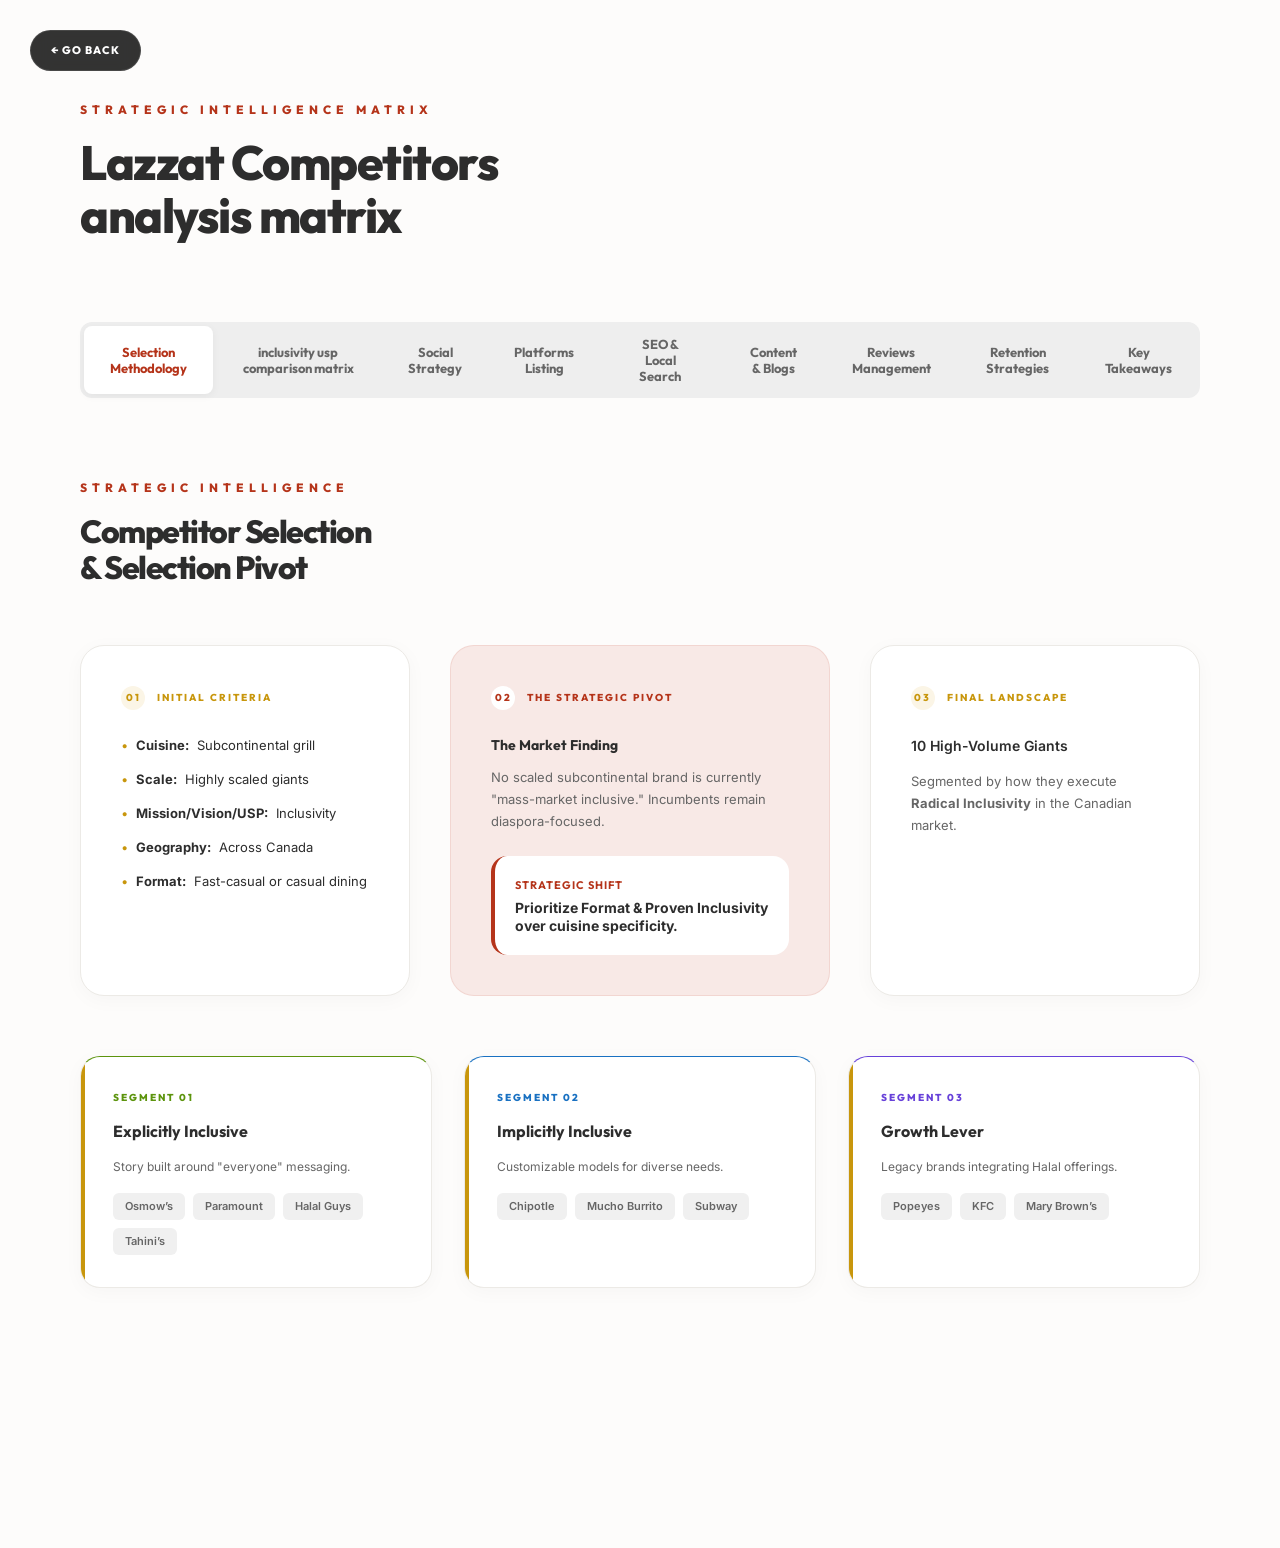
==== competitor-analysis.html @ eba1b8be "first commit" ====
<!DOCTYPE html>
<html lang="en">
<head>
<meta charset="UTF-8">
<meta name="viewport" content="width=device-width, initial-scale=1.0">
<title>Lazzat — Competitive Intelligence Matrix</title>
<link rel="preconnect" href="https://fonts.googleapis.com">
<link rel="preconnect" href="https://fonts.gstatic.com" crossorigin>
<link href="https://fonts.googleapis.com/css2?family=Inter:wght@300;400;500;600&family=Outfit:wght@300;400;500;600;700;800&display=swap" rel="stylesheet">
<style>
  :root {
    --bg: #fdfcfb;
    --text: #2d2d2d;
    --text-muted: #666;
    --accent: #b5341a;
    --accent-soft: #f8e9e6;
    --gold: #c8960c;
    --gold-soft: #fbf5e6;
    --border: #eceae6;
    --sidebar-bg: #111;
    --white: #ffffff;
    --shadow: 0 4px 20px rgba(0,0,0,0.03);
    
    --red-pill: #fff5f5;
    --red-text: #c92a2a;
    --orange-pill: #fff9db;
    --orange-text: #e67700;
    --green-pill: #f4fce3;
    --green-text: #5c940d;
    --blue-pill: #e7f5ff;
    --blue-text: #1971c2;
    --purple-pill: #f3f0ff;
    --purple-text: #6741d9;
    --grey-text: #666;

    /* Takeaways tab design tokens */
    --color-text-primary: #2d2d2d;
    --color-text-secondary: #666;
    --color-text-tertiary: #999;
    --color-background-primary: #ffffff;
    --color-background-secondary: #f9f8f6;
    --color-background-success: #f4fce3;
    --color-background-danger: #fff5f5;
    --color-background-info: #e7f5ff;
    --color-background-warning: #fff9db;
    --color-text-success: #5c940d;
    --color-text-danger: #c92a2a;
    --color-text-info: #1971c2;
    --color-text-warning: #e67700;
    --color-border-secondary: #ddd;
    --color-border-tertiary: #eceae6;
    --border-radius-lg: 16px;
    --border-radius-md: 8px;
  }

  * { margin: 0; padding: 0; box-sizing: border-box; }
  body { 
    font-family: 'Inter', -apple-system, sans-serif; 
    background: var(--bg); 
    color: var(--text); 
    font-size: 14px; 
    line-height: 1.7; 
    -webkit-font-smoothing: antialiased;
  }

  /* ── SIDEBAR ── */
  .sidebar { 
    position: fixed; top: 0; left: 0; width: 280px; height: 100vh; 
    background: var(--sidebar-bg); color: #fff; 
    padding: 60px 40px; z-index: 100;
  }
  .logo-tag { font-family: 'Outfit', sans-serif; font-size: 10px; letter-spacing: 3px; color: var(--gold); text-transform: uppercase; margin-bottom: 8px; font-weight: 700; }
  .logo-name { font-family: 'Outfit', sans-serif; font-size: 28px; color: #fff; font-weight: 800; letter-spacing: 2px; line-height: 1; }
  
  .nav-label { font-size: 10px; letter-spacing: 2px; text-transform: uppercase; color: #444; margin-top: 60px; margin-bottom: 20px; font-weight: 700; }
  .nav-item { color: #888; font-size: 12px; margin-bottom: 16px; display: block; text-decoration: none; font-weight: 500; transition: color 0.3s; }
  .nav-item:hover { color: #fff; }
  .nav-item.active { color: var(--gold); font-weight: 700; }

  /* ── MAIN ── */
  .main { max-width: 1400px; margin: 0 auto; padding: 100px 80px; min-height: 100vh; }

  .header { margin-bottom: 80px; }
  .eyebrow { font-family: 'Outfit', sans-serif; font-size: 12px; letter-spacing: 5px; color: var(--accent); text-transform: uppercase; margin-bottom: 16px; font-weight: 800; }
  .title { font-family: 'Outfit', sans-serif; font-size: 48px; font-weight: 800; color: var(--text); line-height: 1.1; margin-bottom: 24px; letter-spacing: -1.5px; }
  .meta { font-size: 14px; color: var(--text-muted); font-weight: 500; display: flex; gap: 24px; }

  /* ── MATRIX TABLE ── */
  .matrix-wrap { background: #fff; border: 1px solid var(--border); border-radius: 16px; overflow: hidden; box-shadow: var(--shadow); margin-bottom: 80px; }
  .matrix-scroll { overflow-x: auto; }
  table { width: 100%; border-collapse: collapse; font-size: 13px; min-width: 1200px; }
  th { background: #f9f8f6; color: var(--text); padding: 20px 24px; text-align: left; font-weight: 700; font-size: 10px; text-transform: uppercase; letter-spacing: 1.5px; border-bottom: 1px solid var(--border); }
  td { padding: 20px 24px; border-bottom: 1px solid var(--border); vertical-align: top; color: var(--text-muted); line-height: 1.6; }
  tr:last-child td { border-bottom: none; }
  tr:hover td { background: #fdfcfb; }

  .brand-name { font-family: 'Outfit', sans-serif; font-weight: 800; color: var(--text); font-size: 15px; }
  .usp-text { font-size: 13px; color: var(--text-muted); font-weight: 400; max-width: 280px; }

  .pill { display: inline-block; padding: 4px 10px; border-radius: 4px; font-size: 9px; font-weight: 800; text-transform: uppercase; letter-spacing: 1px; }
  .pill.explicit { background: var(--green-pill); color: var(--green-text); }
  .pill.implicit { background: var(--blue-pill); color: var(--blue-text); }
  .pill.emerging { background: var(--orange-pill); color: var(--orange-text); }
  
  .pill.highest { background: var(--red-pill); color: var(--red-text); }
  .pill.high { background: var(--red-pill); color: var(--red-text); }
  .pill.medium { background: var(--orange-pill); color: var(--orange-text); }

  /* ── TAKEAWAYS ── */
  .section-title { font-family: 'Outfit', sans-serif; font-size: 24px; font-weight: 700; color: var(--text); margin-bottom: 40px; display: flex; align-items: center; gap: 16px; }
  .section-title span { width: 40px; height: 1px; background: var(--gold); }

  .grid-3 { display: grid; grid-template-columns: repeat(auto-fit, minmax(300px, 1fr)); gap: 32px; margin-bottom: 80px; }
  .takeaway-card { background: #fff; padding: 32px; border-radius: 20px; border: 1px solid var(--border); box-shadow: var(--shadow); position: relative; overflow: hidden; }
  .takeaway-card::before { content: ""; position: absolute; top: 0; left: 0; width: 4px; height: 100%; background: var(--gold); }
  .takeaway-label { font-family: 'Outfit', sans-serif; font-size: 10px; font-weight: 800; color: var(--gold); text-transform: uppercase; letter-spacing: 2px; margin-bottom: 12px; display: block; }
  .takeaway-title { font-family: 'Outfit', sans-serif; font-size: 16px; font-weight: 700; color: var(--text); margin-bottom: 12px; }
  .takeaway-list { list-style: none; }
  .takeaway-list li { font-size: 14px; color: var(--text-muted); margin-bottom: 8px; display: flex; align-items: flex-start; gap: 10px; }
  .takeaway-list li::before { content: "•"; color: var(--gold); font-weight: 800; }

  /* ── UNIQUE COMBINATION ── */
  .unique-box { background: var(--sidebar-bg); border-radius: 24px; padding: 60px; color: #fff; margin-bottom: 40px; position: relative; overflow: hidden; }
  .unique-box .eyebrow { color: var(--gold); opacity: 0.8; }
  .unique-box .title { color: #fff; font-size: 36px; margin-bottom: 32px; }
  .unique-grid { display: grid; grid-template-columns: repeat(3, 1fr); gap: 40px; }
  .unique-item { border-left: 1px solid rgba(255,255,255,0.1); padding-left: 24px; }
  .unique-item h4 { font-family: 'Outfit', sans-serif; font-size: 11px; color: var(--gold); text-transform: uppercase; letter-spacing: 2px; margin-bottom: 8px; }
  .unique-item p { font-size: 15px; color: #999; font-weight: 500; }

  /* ── SUMMARY CALLOUT ── */
  .summary-callout { background: var(--accent-soft); border: 1px solid rgba(181, 52, 26, 0.1); border-radius: 100px; padding: 24px 60px; text-align: center; }
  .summary-text { font-family: 'Outfit', sans-serif; font-size: 20px; font-weight: 700; color: var(--accent); letter-spacing: -0.5px; }

  @media (max-width: 1000px) {
    .main { padding: 60px 32px; }
    .unique-grid { grid-template-columns: 1fr; gap: 32px; }
    .summary-callout { border-radius: 24px; padding: 32px; }
  }

  /* ── TABS ── */
  .tab-bar { display: flex; gap: 2px; background: #eee; padding: 4px; border-radius: 12px; margin-bottom: 40px; width: fit-content; }
  .tab-btn { padding: 10px 24px; border: none; background: transparent; cursor: pointer; border-radius: 8px; font-family: 'Outfit', sans-serif; font-size: 13px; font-weight: 700; color: var(--text-muted); transition: all 0.3s; }
  .tab-btn:hover { color: var(--text); }
  .tab-btn.active { background: #fff; color: var(--accent); box-shadow: 0 2px 8px rgba(0,0,0,0.05); }

  .tab-content { display: none; }
  .tab-content.active { display: block; animation: fadeIn 0.4s ease; }

  @keyframes fadeIn { from { opacity: 0; transform: translateY(10px); } to { opacity: 1; transform: translateY(0); } }

  /* ── TAGS ── */
  .tag { display: inline-block; padding: 4px 12px; border-radius: 6px; font-size: 11px; font-weight: 600; }
  .tag-grey { background: #f0f0f0; color: #666; }

  /* ── TAKEAWAYS TAB STYLES ── */
  .wrap-takeaways { padding: 1.5rem 0; font-size: 14px; color: var(--color-text-primary); }
  .section-label { font-size: 11px; font-weight: 700; color: var(--color-text-tertiary); letter-spacing: 0.08em; text-transform: uppercase; margin: 4rem 0 1.5rem; border-bottom: 1px solid var(--border); padding-bottom: 8px; }
  .section-label:first-child { margin-top: 0; }
  .card-grid { display: grid; grid-template-columns: repeat(auto-fit, minmax(300px, 1fr)); gap: 24px; }
  .card-takeaway { background: var(--color-background-primary); border: 1px solid var(--color-border-tertiary); border-radius: var(--border-radius-lg); padding: 2rem; border-left: 6px solid transparent; transition: transform 0.2s; }
  .card-takeaway:hover { transform: translateY(-4px); box-shadow: var(--shadow); }
  .card-takeaway.gold { border-left-color: #BA7517; }
  .card-takeaway.coral { border-left-color: #D85A30; }
  .card-takeaway.teal { border-left-color: #1D9E75; }
  .card-takeaway.blue { border-left-color: #378ADD; }
  .card-takeaway.purple { border-left-color: #7F77DD; }
  .card-takeaway h3 { font-size: 18px; font-weight: 700; margin: 0 0 12px; color: var(--color-text-primary); font-family: 'Outfit'; }
  .card-takeaway p { font-size: 14px; color: var(--color-text-secondary); margin: 0; line-height: 1.6; }
  .card-takeaway .tag-status { display: inline-block; font-size: 10px; font-weight: 800; padding: 4px 10px; border-radius: 4px; margin-bottom: 16px; text-transform: uppercase; letter-spacing: 1px; }
  .tag-opp { background: var(--color-background-success); color: var(--color-text-success); }
  .tag-risk { background: var(--color-background-danger); color: var(--color-text-danger); }
  .tag-act { background: var(--color-background-info); color: var(--color-text-info); }
  .tag-warn { background: var(--color-background-warning); color: var(--color-text-warning); }
  .hero-takeaway { background: var(--sidebar-bg); color: #fff; border-radius: var(--border-radius-lg); padding: 3rem; margin-bottom: 3rem; position: relative; overflow: hidden; }
  .hero-takeaway h2 { font-size: 28px; font-weight: 700; margin: 0 0 12px; font-family: 'Outfit'; color: var(--gold); }
  .hero-takeaway p { font-size: 16px; color: #aaa; margin: 0; line-height: 1.6; max-width: 800px; }
  .action-row { display: grid; grid-template-columns: repeat(auto-fit, minmax(200px, 1fr)); gap: 16px; }
  .action-box { background: var(--color-background-secondary); border-radius: var(--border-radius-md); padding: 1.5rem; border: 1px solid var(--border); }
  .action-box span { font-size: 10px; font-weight: 800; color: var(--color-text-tertiary); display: block; margin-bottom: 8px; text-transform: uppercase; letter-spacing: 0.1em; }
  .action-box p { font-size: 13px; color: var(--color-text-primary); margin: 0; line-height: 1.5; font-weight: 600; }
  button.ask { background: transparent; border: 1px solid var(--color-border-secondary); border-radius: var(--border-radius-md); padding: 8px 16px; font-size: 12px; color: var(--color-text-secondary); cursor: pointer; margin-top: 16px; font-family: 'Outfit'; font-weight: 600; }
  button.ask:hover { background: #f0f0f0; border-color: var(--text); color: var(--text); }
  
  .back-btn {
    position: fixed; top: 30px; left: 30px;
    background: rgba(0,0,0,0.8);
    color: #fff; text-decoration: none;
    padding: 10px 20px; border-radius: 100px;
    font-size: 11px; font-weight: 800;
    letter-spacing: 1px; text-transform: uppercase;
    z-index: 1000; backdrop-filter: blur(10px);
    border: 1px solid rgba(255,255,255,0.1);
    font-family: 'Outfit';
  }
  .back-btn:hover { background: #000; }
</style>
</head>
<body>

<a href="index.html#s9" class="back-btn">← Go Back</a>

<main class="main">

  <header class="header">
    <div class="eyebrow">Strategic Intelligence Matrix</div>
    <h1 class="title">Lazzat Competitors<br>analysis matrix</h1>
  </header>

  <!-- TAB NAVIGATION -->
  <div class="tab-bar">
    <button class="tab-btn active" onclick="switchTab(event, 'selection')">Selection Methodology</button>
    <button class="tab-btn" onclick="switchTab(event, 'matrix')">inclusivity usp comparison matrix</button>
    <button class="tab-btn" onclick="switchTab(event, 'social')">Social Strategy</button>
    <button class="tab-btn" onclick="switchTab(event, 'platforms')">Platforms Listing</button>
    <button class="tab-btn" onclick="switchTab(event, 'seo')">SEO & Local Search</button>
    <button class="tab-btn" onclick="switchTab(event, 'blog')">Content & Blogs</button>
    <button class="tab-btn" onclick="switchTab(event, 'reviews')">Reviews Management</button>
    <button class="tab-btn" onclick="switchTab(event, 'retention')">Retention Strategies</button>
    <button class="tab-btn" onclick="switchTab(event, 'takeaways')">Key Takeaways</button>
  </div>

  <!-- TAB 00: SELECTION METHODOLOGY -->
  <div id="selection" class="tab-content active">
    <section class="section" style="padding-top: 40px; padding-bottom: 80px;">
      <div class="eyebrow">Strategic Intelligence</div>
      <h2 class="title" style="margin-bottom: 60px; font-size: 32px;">Competitor Selection<br>& Selection Pivot</h2>

      <!-- FLOW ROW -->
      <div style="display: flex; gap: 40px; margin-bottom: 60px; position: relative;">
        <!-- STEP 1 -->
        <div style="flex: 1; padding: 40px; background: #fff; border: 1px solid var(--border); border-radius: 24px; box-shadow: var(--shadow);">
          <div style="font-family: 'Outfit', sans-serif; font-size: 10px; font-weight: 800; color: var(--gold); letter-spacing: 2px; text-transform: uppercase; margin-bottom: 24px; display: flex; align-items: center; gap: 12px;">
            <span style="width: 24px; height: 24px; border-radius: 50%; background: var(--gold-soft); color: var(--gold); display: flex; align-items: center; justify-content: center; font-size: 10px;">01</span>
            Initial Criteria
          </div>
          <ul style="list-style: none;">
            <li style="font-size: 13px; margin-bottom: 12px; display: flex; align-items: center; gap: 8px;"><span style="color: var(--gold);">•</span> <strong>Cuisine:</strong> Subcontinental grill</li>
            <li style="font-size: 13px; margin-bottom: 12px; display: flex; align-items: center; gap: 8px;"><span style="color: var(--gold);">•</span> <strong>Scale:</strong> Highly scaled giants</li>
            <li style="font-size: 13px; margin-bottom: 12px; display: flex; align-items: center; gap: 8px;"><span style="color: var(--gold);">•</span> <strong>Mission/Vision/USP:</strong> Inclusivity</li>
            <li style="font-size: 13px; margin-bottom: 12px; display: flex; align-items: center; gap: 8px;"><span style="color: var(--gold);">•</span> <strong>Geography:</strong> Across Canada</li>
            <li style="font-size: 13px; margin-bottom: 12px; display: flex; align-items: center; gap: 8px;"><span style="color: var(--gold);">•</span> <strong>Format:</strong> Fast-casual or casual dining</li>
          </ul>
        </div>

        <!-- STEP 2: THE PIVOT -->
        <div style="flex: 1.2; padding: 40px; background: var(--accent-soft); border: 1px solid rgba(181, 52, 26, 0.1); border-radius: 24px; position: relative;">
          <div style="font-family: 'Outfit', sans-serif; font-size: 10px; font-weight: 800; color: var(--accent); letter-spacing: 2px; text-transform: uppercase; margin-bottom: 24px; display: flex; align-items: center; gap: 12px;">
            <span style="width: 24px; height: 24px; border-radius: 50%; background: #fff; color: var(--accent); display: flex; align-items: center; justify-content: center; font-size: 10px;">02</span>
            The Strategic Pivot
          </div>
          <div style="margin-bottom: 24px;">
            <h4 style="font-family: 'Outfit', sans-serif; font-size: 14px; color: var(--text); margin-bottom: 8px;">The Market Finding</h4>
            <p style="font-size: 13px; color: var(--text-muted);">No scaled subcontinental brand is currently "mass-market inclusive." Incumbents remain diaspora-focused.</p>
          </div>
          <div style="padding: 20px; background: #fff; border-radius: 16px; border-left: 4px solid var(--accent);">
            <h4 style="font-family: 'Outfit', sans-serif; font-size: 11px; color: var(--accent); text-transform: uppercase; letter-spacing: 1px; margin-bottom: 4px;">Strategic Shift</h4>
            <p style="font-size: 14px; font-weight: 700; color: var(--text); line-height: 1.3;">Prioritize <strong>Format & Proven Inclusivity</strong> over cuisine specificity.</p>
          </div>
        </div>

        <!-- STEP 3 -->
        <div style="flex: 1; padding: 40px; background: #fff; border: 1px solid var(--border); border-radius: 24px; box-shadow: var(--shadow);">
          <div style="font-family: 'Outfit', sans-serif; font-size: 10px; font-weight: 800; color: var(--gold); letter-spacing: 2px; text-transform: uppercase; margin-bottom: 24px; display: flex; align-items: center; gap: 12px;">
            <span style="width: 24px; height: 24px; border-radius: 50%; background: var(--gold-soft); color: var(--gold); display: flex; align-items: center; justify-content: center; font-size: 10px;">03</span>
            Final Landscape
          </div>
          <p style="font-size: 14px; color: var(--text); font-weight: 600; margin-bottom: 12px;">10 High-Volume Giants</p>
          <p style="font-size: 13px; color: var(--text-muted);">Segmented by how they execute <strong>Radical Inclusivity</strong> in the Canadian market.</p>
        </div>
      </div>

      <!-- SEGMENTATION ROW -->
      <div class="grid-3">
        <div class="takeaway-card" style="border-top-color: var(--green-text);">
          <span class="takeaway-label" style="color: var(--green-text);">Segment 01</span>
          <h3 class="takeaway-title">Explicitly Inclusive</h3>
          <p style="font-size: 12px; color: var(--text-muted); margin-bottom: 16px;">Story built around "everyone" messaging.</p>
          <div style="display: flex; flex-wrap: wrap; gap: 8px;">
            <span class="tag tag-grey">Osmow’s</span><span class="tag tag-grey">Paramount</span><span class="tag tag-grey">Halal Guys</span><span class="tag tag-grey">Tahini’s</span>
          </div>
        </div>
        <div class="takeaway-card" style="border-top-color: var(--blue-text);">
          <span class="takeaway-label" style="color: var(--blue-text);">Segment 02</span>
          <h3 class="takeaway-title">Implicitly Inclusive</h3>
          <p style="font-size: 12px; color: var(--text-muted); margin-bottom: 16px;">Customizable models for diverse needs.</p>
          <div style="display: flex; flex-wrap: wrap; gap: 8px;">
            <span class="tag tag-grey">Chipotle</span><span class="tag tag-grey">Mucho Burrito</span><span class="tag tag-grey">Subway</span>
          </div>
        </div>
        <div class="takeaway-card" style="border-top-color: var(--purple-text);">
          <span class="takeaway-label" style="color: var(--purple-text);">Segment 03</span>
          <h3 class="takeaway-title">Growth Lever</h3>
          <p style="font-size: 12px; color: var(--text-muted); margin-bottom: 16px;">Legacy brands integrating Halal offerings.</p>
          <div style="display: flex; flex-wrap: wrap; gap: 8px;">
            <span class="tag tag-grey">Popeyes</span><span class="tag tag-grey">KFC</span><span class="tag tag-grey">Mary Brown’s</span>
          </div>
        </div>
      </div>
    </section>
  </div>

  <!-- TAB 01: INCLUSIVITY USP COMPARISON MATRIX -->
  <div id="matrix" class="tab-content">
    <div class="matrix-wrap">
      <div class="matrix-scroll">
        <table>
        <thead>
          <tr>
            <th>Brand</th>
            <th>Core USP (Mission/Vision)</th>
            <th>Inclusivity</th>
            <th>Proof (Menu, Dietary, Cultural)</th>
            <th>Locations</th>
            <th>Target Audience</th>
            <th>Threat</th>
            <th>Key Gap vs Lazzat</th>
          </tr>
        </thead>
        <tbody>
          <tr>
            <td><div class="brand-name">Osmow's Shawarma</div></td>
            <td><div class="usp-text">Canada’s #1 halal QSR built for universal cravings</div></td>
            <td><span class="pill explicit">Explicit</span></td>
            <td>Fully halal, chicken/beef, wraps & bowls, late-night</td>
            <td><strong>230+</strong></td>
            <td>All Canadians, cross-community</td>
            <td><span class="pill highest">Highest</span></td>
            <td>No premium experience, limited cuisine depth</td>
          </tr>
          <tr>
            <td><div class="brand-name">Paramount Fine Foods</div></td>
            <td><div class="usp-text">Premium Lebanese grill positioned for everyone</div></td>
            <td><span class="pill explicit">Explicit</span></td>
            <td>Halal meats, grilled variety, family platters, dine-in</td>
            <td><strong>70+</strong></td>
            <td>Multicultural families, celebrations</td>
            <td><span class="pill highest">Highest</span></td>
            <td>Still culturally anchored, not fully universal</td>
          </tr>
          <tr>
            <td><div class="brand-name">The Halal Guys</div></td>
            <td><div class="usp-text">“The brand is everyone” – simplified halal street food</div></td>
            <td><span class="pill explicit">Explicit</span></td>
            <td>100% halal, chicken, beef gyro, falafel</td>
            <td><strong>10+</strong></td>
            <td>Urban multicultural millennials</td>
            <td><span class="pill high">High</span></td>
            <td>Extremely limited menu variety</td>
          </tr>
          <tr>
            <td><div class="brand-name">Mucho Burrito</div></td>
            <td><div class="usp-text">Customizable Mexican fast-casual for diverse Canadians</div></td>
            <td><span class="pill implicit">Implicit</span></td>
            <td>Veg, chicken, beef, plant-based options (no halal)</td>
            <td><strong>145+</strong></td>
            <td>Diverse suburban Canadians</td>
            <td><span class="pill medium">Medium</span></td>
            <td>No halal → excludes key Brampton audience</td>
          </tr>
          <tr>
            <td><div class="brand-name">Chipotle Canada</div></td>
            <td><div class="usp-text">Grill culture made universal through simplicity</div></td>
            <td><span class="pill implicit">Implicit</span></td>
            <td>Veg, vegan, chicken, beef, dairy-free (no halal)</td>
            <td><strong>25+</strong></td>
            <td>Mainstream GTA, health-conscious</td>
            <td><span class="pill high">High</span></td>
            <td>No halal + lacks cultural depth</td>
          </tr>
          <tr>
            <td><div class="brand-name">Mary Brown’s</div></td>
            <td><div class="usp-text">Canada’s largest homegrown chicken chain</div></td>
            <td><span class="pill emerging">Emerging</span></td>
            <td>Chicken menu, halal at select locations</td>
            <td><strong>200+</strong></td>
            <td>Multicultural pivot in GTA/Brampton</td>
            <td><span class="pill medium">Medium</span></td>
            <td>Weak identity, limited inclusivity narrative</td>
          </tr>
          <tr>
            <td><div class="brand-name">Popeyes Canada</div></td>
            <td><div class="usp-text">Global QSR leveraging halal for mass reach</div></td>
            <td><span class="pill implicit">Implicit</span></td>
            <td>Halal at select locations, chicken-focused menu</td>
            <td><strong>200+</strong></td>
            <td>All communities via halal certification</td>
            <td><span class="pill high">High</span></td>
            <td>One-dimensional menu (fried chicken only)</td>
          </tr>
          <tr>
            <td><div class="brand-name">Tahini’s Restaurant</div></td>
            <td><div class="usp-text">Middle Eastern fast-casual designed for non-Arab diners</div></td>
            <td><span class="pill explicit">Explicit</span></td>
            <td>Halal proteins, vegan options, customizable bowls</td>
            <td><strong>30+</strong></td>
            <td>Multicultural millennials, GTA</td>
            <td><span class="pill high">High</span></td>
            <td>Less menu diversity vs subcontinental cuisine</td>
          </tr>
          <tr>
            <td><div class="brand-name">Subway Canada</div></td>
            <td><div class="usp-text">Customizable meals for every community</div></td>
            <td><span class="pill implicit">Implicit</span></td>
            <td>Halal options, veg, no-beef, full customization</td>
            <td><strong>3,000+</strong></td>
            <td>Price-sensitive cross-community</td>
            <td><span class="pill medium">Medium</span></td>
            <td>No cultural identity or experience</td>
          </tr>
          <tr>
            <td><div class="brand-name">KFC Canada</div></td>
            <td><div class="usp-text">Global QSR with halal certification for diverse groups</div></td>
            <td><span class="pill implicit">Implicit</span></td>
            <td>Halal at select locations, chicken-based menu</td>
            <td><strong>700+</strong></td>
            <td>South Asian, Arab, African, Caribbean</td>
            <td><span class="pill medium">Medium</span></td>
            <td>No variety, no experiential dining</td>
          </tr>
        </tbody>
      </table>
    </div>
  </div>

  <h2 class="section-title"><span></span> What This Matrix Clearly Shows</h2>
  
  <div class="grid-3">
    <div class="takeaway-card">
      <span class="takeaway-label">Category A</span>
      <h3 class="takeaway-title">Explicit Inclusivity Leaders</h3>
      <ul class="takeaway-list">
        <li>Osmow’s Shawarma</li>
        <li>Paramount Fine Foods</li>
        <li>The Halal Guys</li>
        <li>Tahini’s Restaurant</li>
      </ul>
    </div>
    <div class="takeaway-card">
      <span class="takeaway-label">Category B</span>
      <h3 class="takeaway-title">Functional Inclusivity</h3>
      <p style="font-size:12px; color:var(--text-muted); margin-bottom:12px;">(via customization, not identity)</p>
      <ul class="takeaway-list">
        <li>Chipotle Canada</li>
        <li>Subway Canada</li>
        <li>Mucho Burrito</li>
      </ul>
    </div>
    <div class="takeaway-card">
      <span class="takeaway-label">Category C</span>
      <h3 class="takeaway-title">Halal as a Growth Lever</h3>
      <p style="font-size:12px; color:var(--text-muted); margin-bottom:12px;">(not identity)</p>
      <ul class="takeaway-list">
        <li>Popeyes Canada</li>
        <li>KFC Canada</li>
        <li>Mary Brown’s</li>
      </ul>
    </div>
  </div>

  <div class="summary-callout">
    <div class="summary-text">
      “Competitors are either inclusive by function or cultural by identity—Lazzat is the only brand positioned to own both at the same time.”
    </div>
  </div>
</div> <!-- END MATRIX TAB -->

  <!-- TAB 02: SOCIAL STRATEGY -->
  <div id="social" class="tab-content">
    
    <!-- DATA TABLE FIRST -->
    <h2 class="section-title"><span></span> Detailed Competitor Social Breakdown</h2>
    <div class="matrix-wrap" style="margin-bottom: 80px;">
      <div class="matrix-scroll">
        <table>
          <thead>
            <tr>
              <th>Competitor</th>
              <th>Strategic Category</th>
              <th>Primary Platforms</th>
              <th>Core Content Pillars</th>
              <th>Formats & Style</th>
              <th>Cadence & Peak Times</th>
            </tr>
          </thead>
          <tbody>
            <tr>
              <td><div class="brand-name">Tahini’s</div></td>
              <td><span class="pill explicit">Explicitly Inclusive</span></td>
              <td>TikTok, IG, YT, FB</td>
              <td>Meme culture, "Eat Unbland", rapid trends, BTS prep</td>
              <td>Lo-fi short-form video (15-30s), creator POV, skits</td>
              <td><strong>1-2x Daily</strong><br><span style="font-size:11px; color:var(--text-muted);">12 PM, 7-9 PM</span></td>
            </tr>
            <tr>
              <td><div class="brand-name">Osmow’s</div></td>
              <td><span class="pill explicit">Explicitly Inclusive</span></td>
              <td>IG, FB, TikTok, YT</td>
              <td>Modern Mediterranean, sports culture, community, product</td>
              <td>High-production video, dynamic graphics, localized ads</td>
              <td><strong>4-5x Weekly</strong><br><span style="font-size:11px; color:var(--text-muted);">11:30 AM, 5:00 PM</span></td>
            </tr>
            <tr>
              <td><div class="brand-name">Paramount</div></td>
              <td><span class="pill explicit">Explicitly Inclusive</span></td>
              <td>IG, FB, LinkedIn</td>
              <td>Heritage, premium ingredients, family, founder philanthropy</td>
              <td>Pro food photography, video storytelling, corporate PR</td>
              <td><strong>3-4x Weekly</strong><br><span style="font-size:11px; color:var(--text-muted);">12:00 PM, 6:00 PM</span></td>
            </tr>
            <tr>
              <td><div class="brand-name">The Halal Guys</div></td>
              <td><span class="pill explicit">Explicitly Inclusive</span></td>
              <td>IG, FB, TikTok</td>
              <td>"White Sauce" cult, NY street roots, menu hacks</td>
              <td>UGC reposts, ASMR assembly, vibrant carousels</td>
              <td><strong>Daily</strong><br><span style="font-size:11px; color:var(--text-muted);">11:30 AM, 9-11 PM</span></td>
            </tr>
            <tr>
              <td><div class="brand-name">Chipotle</div></td>
              <td><span class="pill implicit">Implicitly Inclusive</span></td>
              <td>TikTok, IG, X</td>
              <td>Transparency, Gen Z humor, menu hacks, employee POV</td>
              <td>"Unhinged" style, text-heavy memes, fast-paced POV</td>
              <td><strong>1-2x Daily</strong><br><span style="font-size:11px; color:var(--text-muted);">11:00 AM, 2-3 PM</span></td>
            </tr>
            <tr>
              <td><div class="brand-name">Mucho Burrito</div></td>
              <td><span class="pill implicit">Implicitly Inclusive</span></td>
              <td>IG, FB, TikTok</td>
              <td>Flavor exploration, freshness, customization, LTOs</td>
              <td>Bright graphics, stop-motion animation, short prep clips</td>
              <td><strong>3-4x Weekly</strong><br><span style="font-size:11px; color:var(--text-muted);">10:30 AM, 4:30 PM</span></td>
            </tr>
            <tr>
              <td><div class="brand-name">Subway (Halal)</div></td>
              <td><span class="pill implicit">Implicitly Inclusive</span></td>
              <td>IG, FB, TikTok, YT</td>
              <td>Value/promos, athlete partnerships, localized menus</td>
              <td>Celeb endorsements, static promos, interactive IG Stories</td>
              <td><strong>Daily</strong><br><span style="font-size:11px; color:var(--text-muted);">8:00 AM, 11:00 AM</span></td>
            </tr>
            <tr>
              <td><div class="brand-name">Mary Brown’s</div></td>
              <td><span class="pill emerging">Inclusivity as Growth</span></td>
              <td>IG, FB, TikTok</td>
              <td>Canadian heritage, Halal offerings, local support</td>
              <td>Comfort-food closeups, influencer taste tests, event recaps</td>
              <td><strong>4-5x Weekly</strong><br><span style="font-size:11px; color:var(--text-muted);">11:30 AM</span></td>
            </tr>
            <tr>
              <td><div class="brand-name">Popeyes</div></td>
              <td><span class="pill emerging">Inclusivity as Growth</span></td>
              <td>IG, TikTok, FB</td>
              <td>Louisiana roots, product lore, Halal access, spice culture</td>
              <td>High-saturation food porn, ASMR crunch, foodie drops</td>
              <td><strong>3-5x Weekly</strong><br><span style="font-size:11px; color:var(--text-muted);">11:00 AM, 5:00 PM</span></td>
            </tr>
            <tr>
              <td><div class="brand-name">KFC (Halal)</div></td>
              <td><span class="pill emerging">Inclusivity as Growth</span></td>
              <td>IG, TikTok, FB, X</td>
              <td>Nostalgia/Colonel, value buckets, gaming, Halal availability</td>
              <td>Gaming crossovers, edgy humor (X), high-budget shoots</td>
              <td><strong>Daily</strong><br><span style="font-size:11px; color:var(--text-muted);">3:00-6:00 PM</span></td>
            </tr>
          </tbody>
        </table>
      </div>
    </div>

    <!-- SUMMARY & BREAKDOWN FOLLOWS -->
    <div class="eyebrow">Engagement Intelligence</div>
    <h2 class="title" style="font-size: 32px; margin-bottom: 60px;">Executive Summary:<br>Social Media Competitive Landscape</h2>

    <div class="grid-3" style="margin-bottom: 60px;">
      <div class="takeaway-card" style="grid-column: span 1; border-top-color: var(--gold);">
        <span class="takeaway-label">01. Platform Dominance</span>
        <h3 class="takeaway-title">Video is Non-Negotiable</h3>
        <p style="font-size: 13px; color: var(--text-muted); margin-bottom: 16px;">Short-form video (TikTok/Reels) is the primary engine. Static feeds are obsolete.</p>
        <div style="display: flex; gap: 8px;">
          <span class="tag tag-grey">TikTok/IG: Primary</span>
          <span class="tag tag-grey">FB: Utility/Ads</span>
          <span class="tag tag-grey">X/LinkedIn: Niche</span>
        </div>
      </div>

      <div class="takeaway-card" style="grid-column: span 2; border-top-color: var(--accent);">
        <span class="takeaway-label">02. Content Trends</span>
        <h3 class="takeaway-title">The "Crave & Culture" Playbook</h3>
        <div style="display: grid; grid-template-columns: 1fr 1fr 1fr; gap: 20px; margin-top: 16px;">
          <div>
            <h4 style="font-size: 11px; text-transform: uppercase; color: var(--text); margin-bottom: 8px;">Creator Humor</h4>
            <p style="font-size: 12px; color: var(--text-muted);">Meme culture & lo-fi POV videos (Tahini’s, Chipotle).</p>
          </div>
          <div>
            <h4 style="font-size: 11px; text-transform: uppercase; color: var(--text); margin-bottom: 8px;">Sensory Marketing</h4>
            <p style="font-size: 12px; color: var(--text-muted);">ASMR & high-saturation "Food Porn" (Popeyes, Halal Guys).</p>
          </div>
          <div>
            <h4 style="font-size: 11px; text-transform: uppercase; color: var(--text); margin-bottom: 8px;">Heritage Blending</h4>
            <p style="font-size: 12px; color: var(--text-muted);">Cultural roots + mainstream sports/philanthropy (Osmow’s).</p>
          </div>
        </div>
      </div>
    </div>

    <div style="background: #fff; padding: 40px; border-radius: 24px; border: 1px solid var(--border); margin-bottom: 60px;">
      <div class="takeaway-label">03. Cadence & Timing</div>
      <h3 class="takeaway-title" style="margin-bottom: 32px;">Physiological Posting Windows</h3>
      <div style="display: flex; gap: 20px; align-items: center;">
        <div style="flex: 1; text-align: center; padding: 24px; background: var(--bg); border-radius: 16px;">
          <div style="font-size: 18px; font-weight: 800; color: var(--text);">10:30 AM</div>
          <div style="font-size: 11px; color: var(--accent); font-weight: 700; margin-bottom: 4px;">PRE-LUNCH</div>
          <p style="font-size: 12px; color: var(--text-muted);">Intercept the mid-day decision cycle.</p>
        </div>
        <div style="width: 40px; height: 1px; background: var(--border);"></div>
        <div style="flex: 1; text-align: center; padding: 24px; background: var(--bg); border-radius: 16px;">
          <div style="font-size: 18px; font-weight: 800; color: var(--text);">4:30 PM</div>
          <div style="font-size: 11px; color: var(--accent); font-weight: 700; margin-bottom: 4px;">PRE-DINNER</div>
          <p style="font-size: 12px; color: var(--text-muted);">Capture commuters & family planning.</p>
        </div>
        <div style="width: 40px; height: 1px; background: var(--border);"></div>
        <div style="flex: 1; text-align: center; padding: 24px; background: var(--bg); border-radius: 16px;">
          <div style="font-size: 18px; font-weight: 800; color: var(--text);">9:00 PM+</div>
          <div style="font-size: 11px; color: var(--accent); font-weight: 700; margin-bottom: 4px;">LATE NIGHT</div>
          <p style="font-size: 12px; color: var(--text-muted);">Trigger high-margin craving spikes.</p>
        </div>
      </div>
    </div>

    <div style="background: var(--sidebar-bg); color: #fff; padding: 60px; border-radius: 32px; position: relative; overflow: hidden; margin-bottom: 40px;">
      <div style="position: absolute; top: 0; right: 0; padding: 20px; opacity: 0.1; font-size: 120px; font-weight: 900; line-height: 0.8; font-family: 'Outfit';">LAZZAT</div>
      <div class="takeaway-label" style="color: var(--gold);">Strategic Takeaway</div>
      <h3 class="title" style="color: #fff; font-size: 28px; margin-bottom: 24px;">Winning the Digital "Vibe"</h3>
      <p style="font-size: 16px; color: #aaa; max-width: 800px; line-height: 1.6;">
        To dominate, Lazzat must execute its <strong>inclusive mission</strong> through high-frequency, sensory-rich short-form video. The most successful competitors don’t just sell food—they sell a cultural vibe (Tahini’s humor, Osmow’s sports, Chipotle’s transparency) and time it to intercept physiological hunger cycles.
      </p>
    </div>
  </div>

  <!-- TAB 03: PLATFORMS LISTING -->
  <div id="platforms" class="tab-content">
    <div class="eyebrow">E-Commerce Ecosystem</div>
    <h2 class="title" style="font-size: 32px; margin-bottom: 60px;">Digital Platform<br>Intelligence Matrix</h2>
    
    <div class="matrix-wrap">
      <div class="matrix-scroll">
        <table>
          <thead>
            <tr>
              <th>Competitor</th>
              <th>3rd-Party Delivery</th>
              <th>Review & Local Search</th>
              <th>1st-Party Ordering</th>
              <th>Key Platform Strategy & Observations</th>
            </tr>
          </thead>
          <tbody>
            <tr>
              <td><div class="brand-name">Tahini’s</div></td>
              <td>All 3 platforms</td>
              <td>Heavy Google focus; Yelp secondary</td>
              <td>Native App (Tahini's Rewards)</td>
              <td>Uses social media virality to drive app downloads; strong local SEO optimization.</td>
            </tr>
            <tr>
              <td><div class="brand-name">Osmow’s</div></td>
              <td>All 3 platforms</td>
              <td>High review volume on Google</td>
              <td>Native App (Osmow's App)</td>
              <td>Heavily promotes 1st-party app on social media to bypass 3rd-party fees; exclusive app-only promos.</td>
            </tr>
            <tr>
              <td><div class="brand-name">Paramount</div></td>
              <td>All 3 platforms</td>
              <td>Google and TripAdvisor</td>
              <td>Web-based ordering & App</td>
              <td>Focuses on high-quality menu photography on 3rd-party apps to justify a slightly higher price point.</td>
            </tr>
            <tr>
              <td><div class="brand-name">The Halal Guys</div></td>
              <td>All 3 platforms</td>
              <td>Google, Yelp</td>
              <td>Native App (Rewards)</td>
              <td>Leverages the "Big 3" delivery apps heavily for late-night cravings (9 PM - 2 AM).</td>
            </tr>
            <tr>
              <td><div class="brand-name">Chipotle</div></td>
              <td>All 3 platforms</td>
              <td>Google (strong profiles)</td>
              <td>Dominant Native App</td>
              <td>Aggressive push toward 1st-party app for customization; frequently runs delivery fee promos.</td>
            </tr>
            <tr>
              <td><div class="brand-name">Mucho Burrito</div></td>
              <td>All 3 platforms</td>
              <td>Google</td>
              <td>Native App</td>
              <td>Uses aggregators for visibility but limits extreme customizations on them to maintain speed.</td>
            </tr>
            <tr>
              <td><div class="brand-name">Subway</div></td>
              <td>All 3 platforms</td>
              <td>Google</td>
              <td>Dominant Native App</td>
              <td>Massive integration with delivery apps, but aggressively pushes digital coupons strictly through their app.</td>
            </tr>
            <tr>
              <td><div class="brand-name">Mary Brown’s</div></td>
              <td>All 3 platforms</td>
              <td>Google</td>
              <td>Native App (MB app)</td>
              <td>Frequently buys banner ad placements within Uber Eats and DoorDash to intercept "chicken" searches.</td>
            </tr>
            <tr>
              <td><div class="brand-name">Popeyes</div></td>
              <td>All 3 platforms</td>
              <td>Google</td>
              <td>Native App</td>
              <td>Relies on aggregators for massive reach during peak dinner and weekend sporting events.</td>
            </tr>
            <tr>
              <td><div class="brand-name">KFC</div></td>
              <td>All 3 platforms</td>
              <td>Google</td>
              <td>Native App</td>
              <td>Offers exclusive "digital bucket" deals to force users onto their proprietary ordering system.</td>
            </tr>
          </tbody>
        </table>
      </div>
    </div>

    <!-- EXECUTIVE TAKEAWAYS -->
    <div class="eyebrow" style="margin-top: 80px;">Execution Strategy</div>
    <h2 class="title" style="font-size: 28px; margin-bottom: 40px;">Executive Key Takeaways:<br>Where Lazzat Must Be Present</h2>

    <div class="grid-3" style="margin-bottom: 40px;">
      <!-- Aggregators -->
      <div class="takeaway-card" style="border-top-color: var(--blue-text);">
        <span class="takeaway-label">Mandatory</span>
        <h3 class="takeaway-title">The "Big 3" Aggregators</h3>
        <p style="font-size: 13px; color: var(--text-muted); margin-bottom: 16px;">Uber Eats, DoorDash, and SkipTheDishes are non-negotiable for discovery.</p>
        <div style="background: #f9f9f9; padding: 12px; border-radius: 8px; font-size: 12px; color: var(--text);">
          <strong>Tactical Tip:</strong> Use crave-inducing photography and English-first naming (e.g., "Flame-Grilled Skewers").
        </div>
      </div>

      <!-- Google vs Yelp -->
      <div class="takeaway-card" style="border-top-color: var(--gold);">
        <span class="takeaway-label">Optimization</span>
        <h3 class="takeaway-title">Google Trumps Yelp</h3>
        <p style="font-size: 13px; color: var(--text-muted); margin-bottom: 16px;">Canadian consumers rely heavily on Google Maps over Yelp for dining.</p>
        <div style="background: #f9f9f9; padding: 12px; border-radius: 8px; font-size: 12px; color: var(--text);">
          <strong>Action:</strong> Claim GBP, upload professional interior shots, and aggressively solicit early reviews.
        </div>
      </div>

      <!-- 1st Party -->
      <div class="takeaway-card" style="border-top-color: var(--accent);">
        <span class="takeaway-label">Profitability</span>
        <h3 class="takeaway-title">Launch 1st-Party Ordering</h3>
        <p style="font-size: 13px; color: var(--text-muted); margin-bottom: 16px;">Use 3rd-party apps as "Top of Funnel" but move users to Lazzat.ca.</p>
        <div style="background: #f9f9f9; padding: 12px; border-radius: 8px; font-size: 12px; color: var(--text);">
          <strong>Strategy:</strong> Include 15% OFF bounce-back offers in all aggregator delivery bags.
        </div>
      </div>
    </div>

    <!-- Dietary Tagging Card (Full Width) -->
    <div style="background: #fff; padding: 40px; border-radius: 24px; border: 1px solid var(--border); margin-bottom: 60px; display: flex; align-items: center; gap: 40px;">
      <div style="flex: 1;">
        <span class="takeaway-label">Foundation</span>
        <h3 class="takeaway-title">Clear Dietary Tagging</h3>
        <p style="font-size: 14px; color: var(--text-muted);">To support the "for everyone" mission, transparency is key. Explicit tagging removes friction for new customers trying subcontinental cuisine.</p>
      </div>
      <div style="display: flex; gap: 12px;">
        <span class="tag tag-grey" style="background: var(--green-pill); color: var(--green-text); border: 1px solid rgba(0,0,0,0.05);">Halal</span>
        <span class="tag tag-grey" style="background: var(--blue-pill); color: var(--blue-text); border: 1px solid rgba(0,0,0,0.05);">Gluten-Friendly</span>
        <span class="tag tag-grey" style="background: var(--orange-pill); color: var(--orange-text); border: 1px solid rgba(0,0,0,0.05);">Vegetarian</span>
        <span class="tag tag-grey" style="background: var(--red-pill); color: var(--red-text); border: 1px solid rgba(0,0,0,0.05);">Level: Spicy</span>
      </div>
    </div>
  </div>

  <!-- TAB 04: SEO & LOCAL SEARCH -->
  <div id="seo" class="tab-content">
    <div class="eyebrow">Search Intelligence</div>
    <h2 class="title" style="font-size: 32px; margin-bottom: 60px;">The "Near Me" Playbook:<br>SEO & Local Search Strategy</h2>

    <!-- SECTION 01: LOCAL SEARCH & MAPS -->
    <div class="takeaway-label">01. Local Search & Google Maps</div>
    <h3 class="takeaway-title" style="margin-bottom: 32px;">Winning the "Map Pack" (70%+ Search Volume)</h3>
    
    <div class="grid-3" style="margin-bottom: 60px;">
      <div class="takeaway-card" style="border-top-color: var(--gold);">
        <h4 style="font-size: 14px; margin-bottom: 12px; color: var(--text);">Review & Sentiment Farming</h4>
        <p style="font-size: 12px; color: var(--text-muted);">Osmow’s & Tahini’s actively solicit reviews and respond within 24-48h. Google favors listings with high review velocity.</p>
      </div>
      <div class="takeaway-card" style="border-top-color: var(--accent);">
        <h4 style="font-size: 14px; margin-bottom: 12px; color: var(--text);">Hyper-Specific Tagging</h4>
        <p style="font-size: 12px; color: var(--text-muted);">Mucho Burrito & Mary Brown’s use tags like "Halal," "Late Night," and "Dine-in" to win voice searches.</p>
      </div>
      <div class="takeaway-card" style="border-top-color: var(--blue-text);">
        <h4 style="font-size: 14px; margin-bottom: 12px; color: var(--text);">Direct App Integration</h4>
        <p style="font-size: 12px; color: var(--text-muted);">Chipotle & Subway use direct "Order" buttons in Maps to bypass websites and funnel to 1st-party apps.</p>
      </div>
    </div>

    <!-- SECTION 02: ON-PAGE SEO -->
    <div style="background: #fff; padding: 40px; border-radius: 24px; border: 1px solid var(--border); margin-bottom: 60px;">
      <div class="takeaway-label">02. On-Page SEO & Architecture</div>
      <h3 class="takeaway-title" style="margin-bottom: 32px;">Capturing City-Level Traffic</h3>
      
      <div style="display: grid; grid-template-columns: 1fr 1fr 1fr; gap: 30px;">
        <div style="padding: 20px; background: var(--bg); border-radius: 16px;">
          <h4 style="font-size: 13px; color: var(--accent); text-transform: uppercase; margin-bottom: 12px;">Programmatic Pages</h4>
          <p style="font-size: 12px; color: var(--text-muted);">Unique URLs for every storefront (e.g., /mississauga/hurontario) with local schema and maps.</p>
        </div>
        <div style="padding: 20px; background: var(--bg); border-radius: 16px;">
          <h4 style="font-size: 13px; color: var(--accent); text-transform: uppercase; margin-bottom: 12px;">Menu-Driven SEO</h4>
          <p style="font-size: 12px; color: var(--text-muted);">Dedicated landing pages for high-volume items (e.g., Popeyes' "Spicy Chicken Sandwich" page).</p>
        </div>
        <div style="padding: 20px; background: var(--bg); border-radius: 16px;">
          <h4 style="font-size: 13px; color: var(--accent); text-transform: uppercase; margin-bottom: 12px;">Catering Portals</h4>
          <p style="font-size: 12px; color: var(--text-muted);">Separate sub-directories to capture high-value B2B searches like "office lunch catering Toronto."</p>
        </div>
      </div>
    </div>

    <!-- SECTION 03 & 04 -->
    <div class="grid-3" style="margin-bottom: 60px;">
      <!-- Keyword Targeting -->
      <div class="takeaway-card" style="grid-column: span 1; border-top-color: var(--purple-text);">
        <div class="takeaway-label">03. Keyword Strategies</div>
        <h3 class="takeaway-title" style="font-size: 16px;">Category vs. Function</h3>
        <div style="margin-top: 16px;">
          <div style="margin-bottom: 12px;">
            <span style="font-size: 11px; font-weight: 800; color: var(--text);">OWN THE CATEGORY</span>
            <p style="font-size: 11px; color: var(--text-muted);">"Best Shawarma Toronto" (Tahini’s, Halal Guys).</p>
          </div>
          <div>
            <span style="font-size: 11px; font-weight: 800; color: var(--text);">OWN THE FUNCTION</span>
            <p style="font-size: 11px; color: var(--text-muted);">"Healthy fast food," "Lunch specials" (Subway, Chipotle).</p>
          </div>
        </div>
      </div>

      <!-- Off-Page SEO -->
      <div class="takeaway-card" style="grid-column: span 2; border-top-color: var(--green-text);">
        <div class="takeaway-label">04. Off-Page & Authority Building</div>
        <div style="display: grid; grid-template-columns: 1fr 1fr; gap: 24px; margin-top: 16px;">
          <div>
            <h4 style="font-size: 13px; color: var(--text); margin-bottom: 8px;">Community Backlinks</h4>
            <p style="font-size: 12px; color: var(--text-muted);">Sponsoring local hockey/university events earns high-authority .org and .edu links.</p>
          </div>
          <div>
            <h4 style="font-size: 13px; color: var(--text); margin-bottom: 8px;">Founder PR</h4>
            <p style="font-size: 12px; color: var(--text-muted);">Paramount’s Mohamad Fakih earns massive authority from CBC/Toronto Star media hits.</p>
          </div>
        </div>
      </div>
    </div>

    <!-- STRATEGIC TAKEAWAY -->
    <div style="background: var(--sidebar-bg); color: #fff; padding: 60px; border-radius: 32px; position: relative; overflow: hidden; margin-bottom: 40px;">
      <div style="position: absolute; top: 0; right: 0; padding: 20px; opacity: 0.1; font-size: 120px; font-weight: 900; line-height: 0.8; font-family: 'Outfit';">LAZZAT</div>
      <div class="takeaway-label" style="color: var(--gold);">SEO Takeaway</div>
      <h3 class="title" style="color: #fff; font-size: 28px; margin-bottom: 24px;">Owning the "Near Me" Moment</h3>
      <p style="font-size: 16px; color: #aaa; max-width: 800px; line-height: 1.6;">
        SEO for Lazzat isn't just about rankings; it's about <strong>authority and ubiquity</strong>. By combining programmatic local pages with viral news hijacking and aggressive Google Business Profile management, Lazzat can intercept consumers at the precise moment their craving meets their mobile search.
      </p>
    </div>
  </div>

  <!-- TAB 05: CONTENT & BLOGS -->
  <div id="blog" class="tab-content">
    <div class="eyebrow">Strategic Content</div>
    <h2 class="title" style="font-size: 32px; margin-bottom: 60px;">Content & Blog Strategy:<br>Building the Educational Bridge</h2>

    <!-- COMPETITOR BLOG STRATEGY -->
    <div class="takeaway-label">Competitor Strategy Analysis</div>
    <div class="grid-3" style="margin-bottom: 60px;">
      <div class="takeaway-card" style="border-top-color: var(--grey-text);">
        <h4 style="font-size: 14px; margin-bottom: 12px; color: var(--text);">01. Corporate PR & LTO</h4>
        <p style="font-size: 11px; color: var(--text-muted); margin-bottom: 12px;">Newsrooms focused on promotions and celeb partnerships (KFC, Subway, Popeyes).</p>
        <div style="font-size: 10px; color: var(--gold); font-weight: 800; text-transform: uppercase;">SEO Value: Low (Local) / High (Backlinks)</div>
      </div>
      <div class="takeaway-card" style="border-top-color: var(--blue-text);">
        <h4 style="font-size: 14px; margin-bottom: 12px; color: var(--text);">02. B2B & Franchise Engine</h4>
        <p style="font-size: 11px; color: var(--text-muted); margin-bottom: 12px;">Articles written for investors and catering managers (Osmow’s, Tahini’s).</p>
        <div style="font-size: 10px; color: var(--gold); font-weight: 800; text-transform: uppercase;">SEO Value: High-Ticket Lead Gen</div>
      </div>
      <div class="takeaway-card" style="border-top-color: var(--accent);">
        <h4 style="font-size: 14px; margin-bottom: 12px; color: var(--text);">03. Ingredient & Culture</h4>
        <p style="font-size: 11px; color: var(--text-muted); margin-bottom: 12px;">Educational deep dives to justify premium pricing (Chipotle, Paramount).</p>
        <div style="font-size: 10px; color: var(--gold); font-weight: 800; text-transform: uppercase;">SEO Value: Top-of-Funnel Trust</div>
      </div>
    </div>

    <!-- LAZZAT BLOG STRATEGY -->
    <div style="background: #fff; padding: 40px; border-radius: 24px; border: 1px solid var(--border); margin-bottom: 60px;">
      <div class="takeaway-label">Lazzat's Content Matrix</div>
      <h3 class="takeaway-title" style="margin-bottom: 32px;">The Educational Bridge Strategy</h3>
      
      <div style="display: grid; grid-template-columns: 1fr 1fr 1fr; gap: 30px;">
        <!-- Pillar 1 -->
        <div style="padding: 24px; background: var(--bg); border-radius: 16px; border-top: 4px solid var(--accent);">
          <h4 style="font-size: 13px; color: var(--text); margin-bottom: 8px;">Demystification (B2C)</h4>
          <p style="font-size: 11px; color: var(--text-muted); margin-bottom: 16px;">Converting curiosity into visits by explaining the cuisine.</p>
          <div style="font-size: 11px; margin-bottom: 4px;"><strong>Idea:</strong> "Beginner's Guide to BBQ"</div>
          <div style="font-size: 11px; color: var(--gold); font-weight: 700;">SEO: "What is Karahi?"</div>
        </div>
        <!-- Pillar 2 -->
        <div style="padding: 24px; background: var(--bg); border-radius: 16px; border-top: 4px solid var(--gold);">
          <h4 style="font-size: 13px; color: var(--text); margin-bottom: 8px;">Cross-Cultural Gathering</h4>
          <p style="font-size: 11px; color: var(--text-muted); margin-bottom: 16px;">Positioning the brand as an inclusive corporate hub.</p>
          <div style="font-size: 11px; margin-bottom: 4px;"><strong>Idea:</strong> "Inclusive Office Lunches"</div>
          <div style="font-size: 11px; color: var(--gold); font-weight: 700;">SEO: "Halal Catering GTA"</div>
        </div>
        <!-- Pillar 3 -->
        <div style="padding: 24px; background: var(--bg); border-radius: 16px; border-top: 4px solid var(--blue-text);">
          <h4 style="font-size: 13px; color: var(--text); margin-bottom: 8px;">Local Community</h4>
          <p style="font-size: 11px; color: var(--text-muted); margin-bottom: 16px;">Building local relevance in Brampton/Mississauga.</p>
          <div style="font-size: 11px; margin-bottom: 4px;"><strong>Idea:</strong> "Brampton Neighborhood Guide"</div>
          <div style="font-size: 11px; color: var(--gold); font-weight: 700;">SEO: Local Neighborhood Traffic</div>
        </div>
      </div>
    </div>

    <!-- STRATEGIC TAKEAWAY -->
    <div style="background: var(--sidebar-bg); color: #fff; padding: 60px; border-radius: 32px; position: relative; overflow: hidden; margin-bottom: 40px;">
      <div style="position: absolute; top: 0; right: 0; padding: 20px; opacity: 0.1; font-size: 120px; font-weight: 900; line-height: 0.8; font-family: 'Outfit';">LAZZAT</div>
      <div class="takeaway-label" style="color: var(--gold);">Content Takeaway</div>
      <h3 class="title" style="color: #fff; font-size: 28px; margin-bottom: 24px;">The Blog as a Necessity</h3>
      <p style="font-size: 16px; color: #aaa; max-width: 800px; line-height: 1.6;">
        For Lazzat, a blog isn't just content—it's a <strong>Strategic Bridge</strong>. By demystifying subcontinental flavors for a mainstream audience and showcasing true inclusivity, Lazzat builds the trust needed to become the first choice for a multiracial Canadian market.
      </p>
    </div>
  </div>

  <!-- TAB 06: REVIEWS MANAGEMENT -->
  <div id="reviews" class="tab-content">
    <div class="eyebrow">Reputation Engineering</div>
    <h2 class="title" style="font-size: 32px; margin-bottom: 60px;">Digital Reputation &<br>Reviews Management Systems</h2>

    <!-- GRID: THE 8 PILLARS -->
    <div class="grid-3" style="margin-bottom: 60px;">
      <!-- Pillar 1 -->
      <div class="takeaway-card" style="border-top-color: var(--gold);">
        <h4 style="font-size: 14px; margin-bottom: 12px; color: var(--text);">01. Experience Engineering</h4>
        <p style="font-size: 11px; color: var(--text-muted);">Reviews are generated by CX, not the brand. Focus on food consistency, speed, and order accuracy.</p>
      </div>
      <!-- Pillar 2 -->
      <div class="takeaway-card" style="border-top-color: var(--accent);">
        <h4 style="font-size: 14px; margin-bottom: 12px; color: var(--text);">02. Systematic Encouragement</h4>
        <p style="font-size: 11px; color: var(--text-muted);">Using Receipt/POS QR codes, Delivery app prompts, and Loyalty notifications to drive volume.</p>
      </div>
      <!-- Pillar 3 -->
      <div class="takeaway-card" style="border-top-color: var(--blue-text);">
        <h4 style="font-size: 14px; margin-bottom: 12px; color: var(--text);">03. Centralized Monitoring</h4>
        <p style="font-size: 11px; color: var(--text-muted);">Tools that pull Google, Yelp, and Uber Eats reviews into one dashboard for sentiment analysis.</p>
      </div>
      <!-- Pillar 4 -->
      <div class="takeaway-card" style="border-top-color: var(--green-text);">
        <h4 style="font-size: 14px; margin-bottom: 12px; color: var(--text);">04. Response Protocols</h4>
        <p style="font-size: 11px; color: var(--text-muted);">Responding within 24-72 hours to all reviews. Apologize and offer offline resolution for issues.</p>
      </div>
      <!-- Pillar 5 -->
      <div class="takeaway-card" style="border-top-color: var(--purple-text);">
        <h4 style="font-size: 14px; margin-bottom: 12px; color: var(--text);">05. Franchise Dynamics</h4>
        <p style="font-size: 11px; color: var(--text-muted);">Head office sets the guidelines; individual owners manage local reviews. Regional monitoring.</p>
      </div>
      <!-- Pillar 6 -->
      <div class="takeaway-card" style="border-top-color: var(--gold);">
        <h4 style="font-size: 14px; margin-bottom: 12px; color: var(--text);">06. Indirect Boosting</h4>
        <p style="font-size: 11px; color: var(--text-muted);">Timing promos after peak satisfaction and using customer recovery to update bad feedback.</p>
      </div>
      <!-- Pillar 7 -->
      <div class="takeaway-card" style="border-top-color: var(--red-pill);">
        <h4 style="font-size: 14px; margin-bottom: 12px; color: var(--text);">07. Reputation Defense</h4>
        <p style="font-size: 11px; color: var(--text-muted);">Actively reporting fake/spam reviews and using legal teams for serious brand damage.</p>
      </div>
      <!-- Pillar 8 -->
      <div class="takeaway-card" style="border-top-color: var(--blue-pill);">
        <h4 style="font-size: 14px; margin-bottom: 12px; color: var(--text);">08. Operational Variance</h4>
        <p style="font-size: 11px; color: var(--text-muted);">Ratings vary by operator quality. Standardized models (Chipotle) produce more stable reviews.</p>
      </div>
    </div>

    <!-- SUMMARY SECTION -->
    <div style="background: #fff; padding: 40px; border-radius: 24px; border: 1px solid var(--border); margin-bottom: 60px;">
      <div class="takeaway-label">The Lazzat Engine</div>
      <h3 class="takeaway-title" style="margin-bottom: 32px;">Systematizing Positive Feedback</h3>
      <div style="display: flex; gap: 20px; align-items: center; justify-content: center;">
        <div style="text-align: center; flex: 1;">
          <div style="font-weight: 800; font-size: 18px; color: var(--text);">ENGINEER</div>
          <div style="font-size: 11px; color: var(--text-muted);">Experience that triggers reviews</div>
        </div>
        <div style="width: 20px; height: 1px; background: var(--border);"></div>
        <div style="text-align: center; flex: 1;">
          <div style="font-weight: 800; font-size: 18px; color: var(--text);">PUSH</div>
          <div style="font-size: 11px; color: var(--text-muted);">QR, Apps, and Receipts</div>
        </div>
        <div style="width: 20px; height: 1px; background: var(--border);"></div>
        <div style="text-align: center; flex: 1;">
          <div style="font-weight: 800; font-size: 18px; color: var(--text);">TRACK</div>
          <div style="font-size: 11px; color: var(--text-muted);">Software & Sentiment analysis</div>
        </div>
        <div style="width: 20px; height: 1px; background: var(--border);"></div>
        <div style="text-align: center; flex: 1;">
          <div style="font-weight: 800; font-size: 18px; color: var(--text);">OPTIMIZE</div>
          <div style="font-size: 11px; color: var(--text-muted);">Operations based on data</div>
        </div>
      </div>
    </div>

    <!-- STRATEGIC TAKEAWAY -->
    <div style="background: var(--sidebar-bg); color: #fff; padding: 60px; border-radius: 32px; position: relative; overflow: hidden; margin-bottom: 40px;">
      <div style="position: absolute; top: 0; right: 0; padding: 20px; opacity: 0.1; font-size: 120px; font-weight: 900; line-height: 0.8; font-family: 'Outfit';">LAZZAT</div>
      <div class="takeaway-label" style="color: var(--gold);">Reputation Takeaway</div>
      <h3 class="title" style="color: #fff; font-size: 28px; margin-bottom: 24px;">Reputation is Engineered</h3>
      <p style="font-size: 16px; color: #aaa; max-width: 800px; line-height: 1.6;">
        Restaurants like Osmow's or Chipotle don't just "get reviews"; they engineer them. By centering the <strong>Lazzat experience</strong> around digital reputation systems, we ensure that every guest becomes a promoter, fueling our growth across the Canadian multicultural market.
      </p>
    </div>
  </div>

  <!-- TAB 07: RETENTION STRATEGIES -->
  <div id="retention" class="tab-content">
    <div class="eyebrow">Loyalty Engineering</div>
    <h2 class="title" style="font-size: 32px; margin-bottom: 60px;">Retention Strategies:<br>The Loyalty Ecosystem Loop</h2>

    <!-- GRID: THE 8 PILLARS -->
    <div class="grid-3" style="margin-bottom: 60px;">
      <!-- Pillar 1 -->
      <div class="takeaway-card" style="border-top-color: var(--accent);">
        <h4 style="font-size: 14px; margin-bottom: 12px; color: var(--text);">01. Mobile App Loyalty</h4>
        <p style="font-size: 11px; color: var(--text-muted); margin-bottom: 12px;">The #1 retention layer. Points-per-dollar, tier systems, and app-only deals (Chipotle, Subway, Osmow's).</p>
        <div style="font-size: 10px; color: var(--gold); font-weight: 800; text-transform: uppercase;">Engine: Digital Locking</div>
      </div>
      <!-- Pillar 2 -->
      <div class="takeaway-card" style="border-top-color: var(--blue-text);">
        <h4 style="font-size: 14px; margin-bottom: 12px; color: var(--text);">02. Delivery App Loop</h4>
        <p style="font-size: 11px; color: var(--text-muted); margin-bottom: 12px;">"Reorder again" prompts and repeat-user discounts inside Uber Eats/DoorDash ecosystems.</p>
        <div style="font-size: 10px; color: var(--gold); font-weight: 800; text-transform: uppercase;">Engine: Marketplace Visibility</div>
      </div>
      <!-- Pillar 3 -->
      <div class="takeaway-card" style="border-top-color: var(--gold);">
        <h4 style="font-size: 14px; margin-bottom: 12px; color: var(--text);">03. CRM Email/SMS Engine</h4>
        <p style="font-size: 11px; color: var(--text-muted); margin-bottom: 12px;">"We miss you" offers, birthday rewards, and win-back coupons (10-30% off).</p>
        <div style="font-size: 10px; color: var(--gold); font-weight: 800; text-transform: uppercase;">Engine: Data Remarketing</div>
      </div>
      <!-- Pillar 4 -->
      <div class="takeaway-card" style="border-top-color: var(--green-text);">
        <h4 style="font-size: 14px; margin-bottom: 12px; color: var(--text);">04. POS-Based Tracking</h4>
        <p style="font-size: 11px; color: var(--text-muted); margin-bottom: 12px;">Connecting offline purchases to digital retention via phone numbers and QR codes on receipts.</p>
        <div style="font-size: 10px; color: var(--gold); font-weight: 800; text-transform: uppercase;">Engine: Offline/Online Bridge</div>
      </div>
      <!-- Pillar 5 -->
      <div class="takeaway-card" style="border-top-color: var(--purple-text);">
        <h4 style="font-size: 14px; margin-bottom: 12px; color: var(--text);">05. Behavioral Design</h4>
        <p style="font-size: 11px; color: var(--text-muted); margin-bottom: 12px;">Habit loops, progress bars ("80 points to free shawarma"), and reorder shortcuts.</p>
        <div style="font-size: 10px; color: var(--gold); font-weight: 800; text-transform: uppercase;">Engine: Habit Loop</div>
      </div>
      <!-- Pillar 6 -->
      <div class="takeaway-card" style="border-top-color: var(--blue-pill);">
        <h4 style="font-size: 14px; margin-bottom: 12px; color: var(--text);">06. Franchise Retention</h4>
        <p style="font-size: 11px; color: var(--text-muted); margin-bottom: 12px;">Performance varies by location. Success depends on store-level service and consistency.</p>
        <div style="font-size: 10px; color: var(--gold); font-weight: 800; text-transform: uppercase;">Engine: Service Quality</div>
      </div>
      <!-- Pillar 7 -->
      <div class="takeaway-card" style="border-top-color: var(--red-pill);">
        <h4 style="font-size: 14px; margin-bottom: 12px; color: var(--text);">07. Push Marketing</h4>
        <p style="font-size: 11px; color: var(--text-muted); margin-bottom: 12px;">Geo-targeted deals and cart abandonment reminders sent directly to the user's pocket.</p>
        <div style="font-size: 10px; color: var(--gold); font-weight: 800; text-transform: uppercase;">Engine: Direct Trigger</div>
      </div>
      <!-- Pillar 8 -->
      <div class="takeaway-card" style="border-top-color: var(--grey-text);">
        <h4 style="font-size: 14px; margin-bottom: 12px; color: var(--text);">08. Pseudo-Subscription</h4>
        <p style="font-size: 11px; color: var(--text-muted); margin-bottom: 12px;">Weekly predictable deals and lunch combos of the day to create routine cycles.</p>
        <div style="font-size: 10px; color: var(--gold); font-weight: 800; text-transform: uppercase;">Engine: Routine Creation</div>
      </div>
    </div>

    <!-- THE 4-LAYER MENTAL MODEL -->
    <div style="background: #fff; padding: 40px; border-radius: 24px; border: 1px solid var(--border); margin-bottom: 60px;">
      <div class="takeaway-label">Habitualization Framework</div>
      <h3 class="takeaway-title" style="margin-bottom: 32px;">The 4-Layer Retention Model</h3>
      
      <div style="display: grid; grid-template-columns: 1fr 1fr 1fr 1fr; gap: 20px;">
        <div style="padding: 20px; background: var(--bg); border-radius: 16px; text-align: center;">
          <div style="font-weight: 800; color: var(--accent); margin-bottom: 8px;">1. PRODUCT</div>
          <p style="font-size: 11px; color: var(--text-muted);">The Baseline: Quality food & consistent portions.</p>
        </div>
        <div style="padding: 20px; background: var(--bg); border-radius: 16px; text-align: center;">
          <div style="font-weight: 800; color: var(--blue-text); margin-bottom: 8px;">2. CONVENIENCE</div>
          <p style="font-size: 11px; color: var(--text-muted);">Apps, Marketplace presence, & saved orders.</p>
        </div>
        <div style="padding: 20px; background: var(--bg); border-radius: 16px; text-align: center;">
          <div style="font-weight: 800; color: var(--gold); margin-bottom: 8px;">3. REWARD</div>
          <p style="font-size: 11px; color: var(--text-muted);">Points, Freebies, and tier-based status.</p>
        </div>
        <div style="padding: 20px; background: var(--bg); border-radius: 16px; text-align: center;">
          <div style="font-weight: 800; color: var(--green-text); margin-bottom: 8px;">4. COMMS</div>
          <p style="font-size: 11px; color: var(--text-muted);">SMS, Push Notifications, and Emails.</p>
        </div>
      </div>
    </div>

    <!-- STRATEGIC TAKEAWAY -->
    <div style="background: var(--sidebar-bg); color: #fff; padding: 60px; border-radius: 32px; position: relative; overflow: hidden; margin-bottom: 40px;">
      <div style="position: absolute; top: 0; right: 0; padding: 20px; opacity: 0.1; font-size: 120px; font-weight: 900; line-height: 0.8; font-family: 'Outfit';">LAZZAT</div>
      <div class="takeaway-label" style="color: var(--gold);">Retention Insight</div>
      <h3 class="title" style="color: #fff; font-size: 28px; margin-bottom: 24px;">Food Meets Fintech & CRM</h3>
      <p style="font-size: 16px; color: #aaa; max-width: 800px; line-height: 1.6;">
        In the modern QSR landscape, retention is no longer about loyalty cards; it's a <strong>data + app + delivery loop</strong>. Brands like Lazzat must operate as food companies powered by mini-fintech and CRM engines to convert one-time visitors into habitual, weekly buyers.
      </p>
    </div>
  </div>

  <!-- TAB 08: KEY TAKEAWAYS -->
  <div id="takeaways" class="tab-content">
    <div class="wrap-takeaways">
      <div class="hero-takeaway">
        <div style="position: absolute; top: 0; right: 0; padding: 20px; opacity: 0.05; font-size: 150px; font-weight: 900; line-height: 0.8; font-family: 'Outfit';">STRATEGY</div>
        <h2>The white space no competitor owns</h2>
        <p>Every brand in this matrix is either <strong>culturally anchored</strong> (Osmow's, Paramount, Tahini's) or <strong>functionally inclusive</strong> via customization (Chipotle, Subway). Not one operates as a genuine multiracial gathering brand rooted in subcontinental cuisine. That is Lazzat's uncontested territory.</p>
      </div>

      <div class="section-label">01 — Competitive positioning</div>
      <div class="card-grid">
        <div class="card-takeaway gold">
          <div class="tag-status tag-opp">Opportunity</div>
          <h3>No scaled subcontinental brand is truly "for everyone"</h3>
          <p>Osmow's and Paramount are the closest competitors, but both remain culturally anchored to Lebanese/Middle Eastern identity. Lazzat enters as the first brand to plant subcontinental cuisine at a genuinely multiracial table — that's a first-mover advantage in a rapidly diversifying GTA market.</p>
        </div>
      </div>

      <div class="section-label">02 — Digital & platform strategy</div>
      <div class="card-grid">
        <div class="card-takeaway blue">
          <div class="tag-status tag-act">Action required</div>
          <h3>Be present on all three delivery platforms from day one</h3>
          <p>Every single competitor — from KFC to Tahini's — uses Uber Eats, DoorDash, and SkipTheDishes as discovery engines. For a new Brampton location, the Big 3 are non-negotiable for reaching mixed communities who don't know subcontinental food yet. Use them as top-of-funnel, then migrate regulars to a first-party app with a 15% discount offer inside every delivery bag.</p>
        </div>
        <div class="card-takeaway gold">
          <div class="tag-status tag-act">Action required</div>
          <h3>Google Business Profile is more important than Yelp in Canada</h3>
          <p>Across all 10 competitors, Google Maps dominates local search. Priority one: claim and optimize the GBP with professional interior photography, dietary tags (Halal, Vegetarian, Gluten-Friendly), and aggressive early review solicitation via QR codes on receipts. A strong map pack presence intercepts customers at the exact moment of craving.</p>
        </div>
        <div class="card-takeaway purple">
          <div class="tag-status tag-act">Plan for month 6+</div>
          <h3>Launch a first-party app or loyalty portal once you have regulars</h3>
          <p>Osmow's, Chipotle, and Subway all treat their apps as revenue protection — bypassing the 15–30% aggregator fee. Build the loyalty loop: POS QR codes → phone number capture → birthday reward email → push notification at 4:30 PM on a Thursday. This is the engine that turns a first visit into a weekly habit.</p>
          <button class="ask" onclick="alert('Strategy Builder: Designing the Lazzat Loyalty Loop & App Features.')">Design the loyalty loop ↗</button>
        </div>
      </div>

      <div class="section-label">03 — Social media playbook</div>
      <div class="card-grid">
        <div class="card-takeaway coral">
          <div class="tag-status tag-act">Non-negotiable</div>
          <h3>Short-form video (TikTok/Reels) is the primary growth channel</h3>
          <p>Every high-threat competitor — Tahini's, Osmow's, Chipotle — dominates through short-form video. Tahini's lo-fi meme POVs and Chipotle's "unhinged" Gen Z humor are the playbooks to study. For Lazzat, the content angle is clear: show a mixed friend group (Jamaican, Filipino, South Asian, Arab) discovering and reacting to Tikka, Biryani, and Sajji. That IS the brand. Post 1–2x daily, peaking at 10:30 AM (pre-lunch decision), 4:30 PM (pre-dinner), and 9 PM+ (late-night craving).</p>
        </div>
        <div class="card-takeaway teal">
          <div class="tag-status tag-opp">Untapped angle</div>
          <h3>No competitor owns the "food education" content space</h3>
          <p>The blog and SEO analysis reveals a gap: nobody is demystifying subcontinental cuisine for non-South-Asian audiences at scale. A "What is Sajji?" reel or "Your first time ordering Karahi" guide directly serves Lazzat's multiracial mission while capturing high-intent Google searches. This content doubles as SEO fuel and social discovery — Tahini's built its entire brand on this for Middle Eastern food.</p>
        </div>
      </div>

      <div class="section-label">04 — SEO & local search</div>
      <div class="card-grid">
        <div class="card-takeaway blue">
          <div class="tag-status tag-act">From launch</div>
          <h3>Own "Halal restaurant Brampton" and adjacent terms</h3>
          <p>The keyword opportunity is dual: own the category ("best subcontinental grill Brampton") and own the function ("halal catering GTA", "inclusive office lunch Brampton"). Competitors like Paramount built enormous authority through founder PR — Lazzat's "Multiracial Table" mission is inherently newsworthy in a city where 65%+ of residents are visible minorities. Pitch CBC Brampton and Toronto Star early.</p>
        </div>
        <div class="card-takeaway gold">
          <div class="tag-status tag-act">Within 3 months</div>
          <h3>Build city-level location pages and a catering sub-directory</h3>
          <p>Programmatic local pages (/brampton/downtown, /brampton/trinity-common) with embedded maps and local schema markup drive long-tail "near me" traffic. A separate catering page targeting "halal catering Brampton" and "office lunch multicultural GTA" captures high-value B2B customers — the exact audience that would host a multiracial team lunch.</p>
        </div>
      </div>

      <div class="section-label">05 — Reputation & retention</div>
      <div class="card-grid">
        <div class="card-takeaway purple">
          <div class="tag-status tag-act">Engineer from day one</div>
          <h3>Reviews are a system, not an afterthought</h3>
          <p>Osmow's and Tahini's don't wait for organic reviews — they systematically drive them via QR codes on receipts, post-delivery app prompts, and loyalty notifications. Target 50+ Google reviews in the first 60 days. Respond to every review within 48 hours. A 4.5+ star rating on Maps before you hit 100 reviews is more important than any paid ad in the early phase.</p>
        </div>
        <div class="card-takeaway coral">
          <div class="tag-status tag-warn">Watch carefully</div>
          <h3>The Brampton QSR giants (Popeyes, KFC, Mary Brown's) are adding halal fast</h3>
          <p>These chains aren't subcontinental, but they're aggressively using halal certification to capture Brampton's Muslim and South Asian population. Their threat is price and convenience, not cuisine quality or experience. Lazzat's counter-move is to make the dining experience itself irreplaceable — the atmosphere, the staff warmth, and the visible diversity of the guest mix are moats these chains structurally cannot replicate.</p>
          <button class="ask" onclick="alert('Competitive Analysis: Counter-strategy against QSR chains using Halal as a growth lever.')">Counter-strategy ↗</button>
        </div>
      </div>

      <div class="section-label">06 — The strategic summary</div>
      <div class="action-row">
        <div class="action-box">
          <span>Positioning moat</span>
          <p>Cuisine depth + genuine multiracial identity. No competitor can replicate both.</p>
        </div>
        <div class="action-box">
          <span>Digital priority</span>
          <p>Google GBP + Big 3 delivery apps at launch. First-party loyalty by month 6.</p>
        </div>
        <div class="action-box">
          <span>Content engine</span>
          <p>Short-form video showing mixed groups discovering subcontinental food, daily.</p>
        </div>
        <div class="action-box">
          <span>SEO bet</span>
          <p>"Halal catering GTA" and food education content — an entirely uncontested space.</p>
        </div>
        <div class="action-box">
          <span>Reputation</span>
          <p>50+ Google reviews in 60 days. QR on every receipt. Respond to everything.</p>
        </div>
        <div class="action-box">
          <span>Long-term moat</span>
          <p>The feeling of the room. No chain can engineer a genuinely multiracial atmosphere.</p>
        </div>
      </div>
    </div>
  </div>

</main>

<script>
  function switchTab(e, tabId) {
    if (e) e.preventDefault();
    
    // Clear active states
    document.querySelectorAll('.tab-btn, .nav-item').forEach(el => el.classList.remove('active'));
    
    // Sync sidebar links and top buttons
    const sidebarLink = document.querySelector(`.nav-item[href="#${tabId}"]`);
    const tabBtn = document.querySelector(`.tab-btn[onclick*="'${tabId}'"]`);
    
    if (sidebarLink) sidebarLink.classList.add('active');
    if (tabBtn) tabBtn.classList.add('active');
    
    // Switch active panel
    document.querySelectorAll('.tab-content').forEach(content => content.classList.remove('active'));
    const targetContent = document.getElementById(tabId);
    if (targetContent) {
      targetContent.classList.add('active');
      window.scrollTo({ top: 0, behavior: 'smooth' });
    }
  }
</script>

</body>
</html>
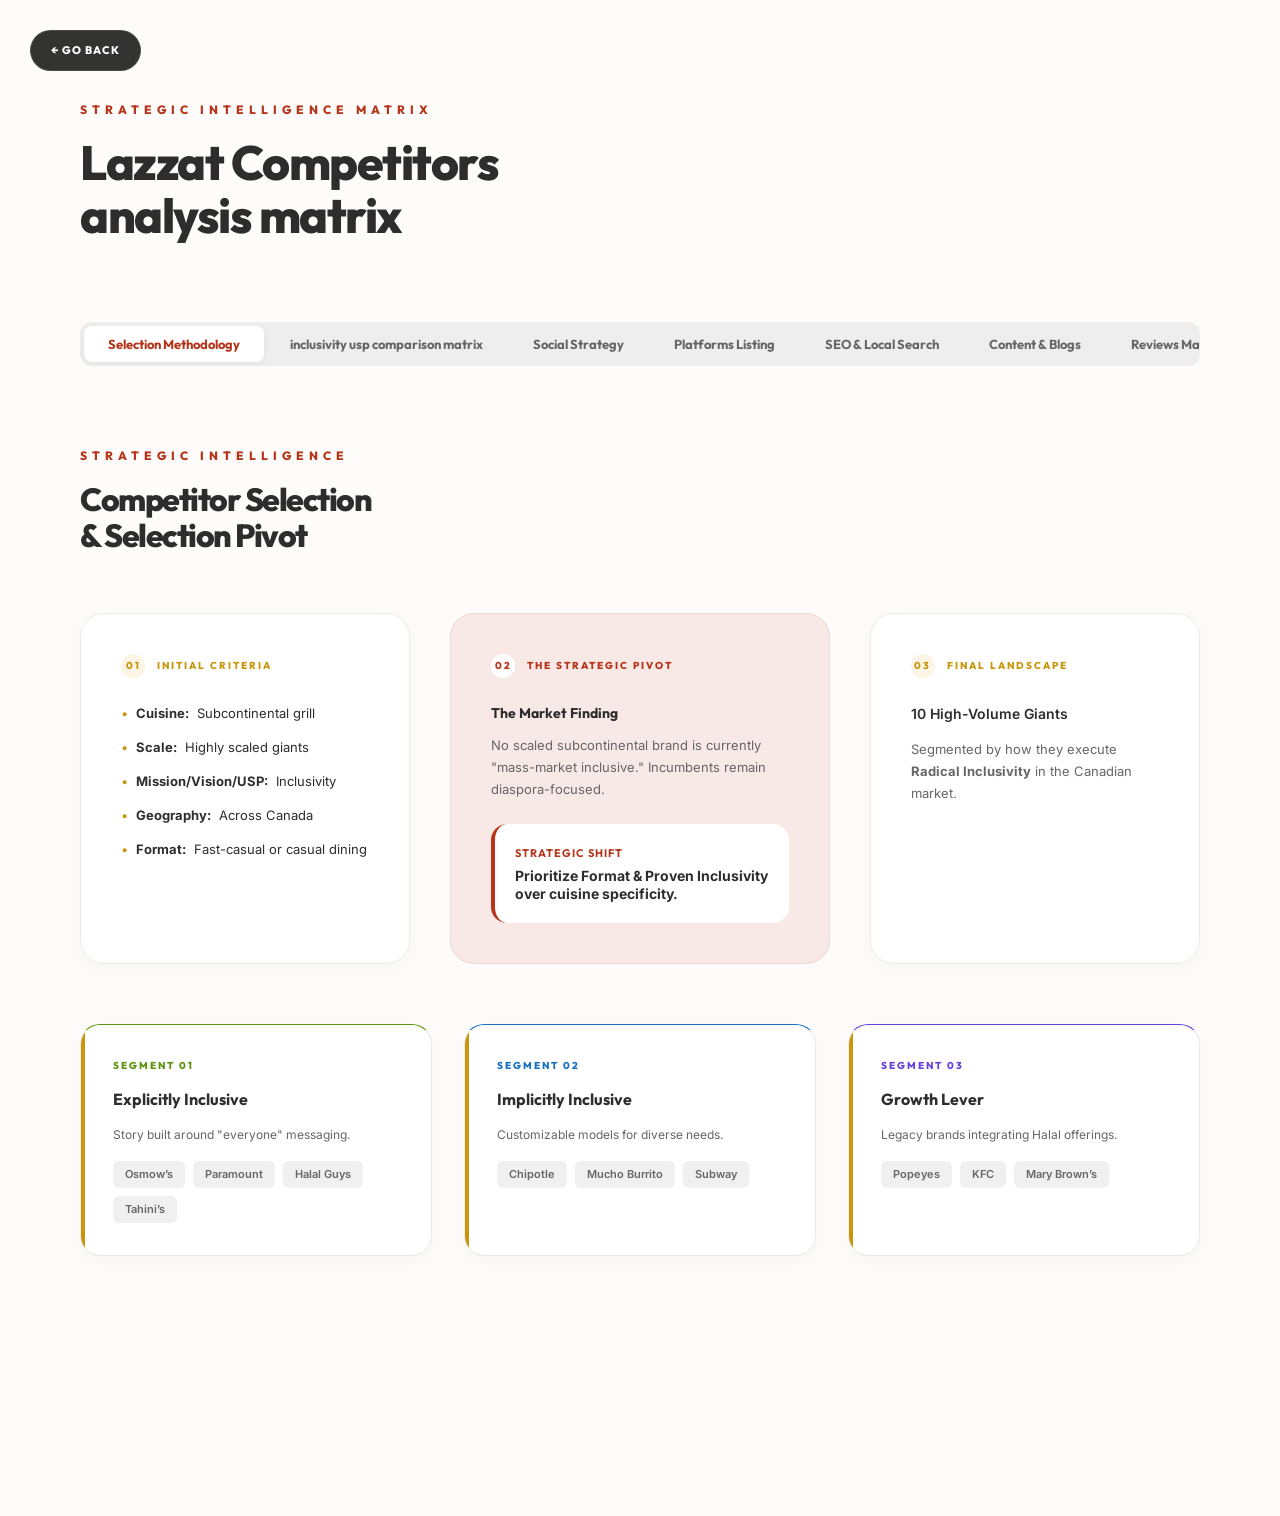
==== commit c48f92f3: "Make all pages mobile responsive with shared responsive.css" ====
--- a/competitor-analysis.html
+++ b/competitor-analysis.html
@@ -7,6 +7,7 @@
 <link rel="preconnect" href="https://fonts.googleapis.com">
 <link rel="preconnect" href="https://fonts.gstatic.com" crossorigin>
 <link href="https://fonts.googleapis.com/css2?family=Inter:wght@300;400;500;600&family=Outfit:wght@300;400;500;600;700;800&display=swap" rel="stylesheet">
+<link rel="stylesheet" href="responsive.css">
 <style>
   :root {
     --bg: #fdfcfb;
@@ -133,14 +134,43 @@
   .summary-text { font-family: 'Outfit', sans-serif; font-size: 20px; font-weight: 700; color: var(--accent); letter-spacing: -0.5px; }
 
   @media (max-width: 1000px) {
-    .main { padding: 60px 32px; }
+    .main { padding: 70px 20px 40px; }
+    .title { font-size: 32px; }
+    .header { margin-bottom: 40px; }
     .unique-grid { grid-template-columns: 1fr; gap: 32px; }
-    .summary-callout { border-radius: 24px; padding: 32px; }
+    .unique-box { padding: 32px 24px; }
+    .unique-box .title { font-size: 26px; }
+    .summary-callout { border-radius: 24px; padding: 24px 20px; }
+    .summary-text { font-size: 16px; }
+    .grid-3 { grid-template-columns: 1fr; gap: 20px; margin-bottom: 40px; }
+    .card-grid { grid-template-columns: 1fr; }
+    .takeaway-card { padding: 24px; }
+    .hero-takeaway { padding: 1.5rem; }
+    .hero-takeaway h2 { font-size: 22px; }
+    .section-title { font-size: 20px; margin-bottom: 24px; }
+    .tab-btn { font-size: 11px; padding: 8px 14px; }
   }
 
+  @media (max-width: 600px) {
+    .main { padding: 60px 16px 32px; }
+    .title { font-size: 26px; letter-spacing: -0.5px; }
+    .eyebrow { letter-spacing: 2px; font-size: 10px; }
+    .meta { flex-direction: column; gap: 8px; }
+    th, td { padding: 12px 14px; font-size: 11px; }
+    .card-takeaway { padding: 1.25rem; }
+    .card-takeaway h3 { font-size: 16px; }
+    .action-row { grid-template-columns: 1fr; }
+  }
+
   /* ── TABS ── */
-  .tab-bar { display: flex; gap: 2px; background: #eee; padding: 4px; border-radius: 12px; margin-bottom: 40px; width: fit-content; }
-  .tab-btn { padding: 10px 24px; border: none; background: transparent; cursor: pointer; border-radius: 8px; font-family: 'Outfit', sans-serif; font-size: 13px; font-weight: 700; color: var(--text-muted); transition: all 0.3s; }
+  .tab-bar {
+    display: flex; gap: 2px; background: #eee; padding: 4px; border-radius: 12px;
+    margin-bottom: 40px; width: 100%; max-width: 100%;
+    overflow-x: auto; flex-wrap: nowrap; -webkit-overflow-scrolling: touch;
+    scrollbar-width: none;
+  }
+  .tab-bar::-webkit-scrollbar { display: none; }
+  .tab-btn { padding: 10px 24px; border: none; background: transparent; cursor: pointer; border-radius: 8px; font-family: 'Outfit', sans-serif; font-size: 13px; font-weight: 700; color: var(--text-muted); transition: all 0.3s; flex-shrink: 0; white-space: nowrap; }
   .tab-btn:hover { color: var(--text); }
   .tab-btn.active { background: #fff; color: var(--accent); box-shadow: 0 2px 8px rgba(0,0,0,0.05); }
 
@@ -196,9 +226,9 @@
   .back-btn:hover { background: #000; }
 </style>
 </head>
-<body>
-
-<a href="index.html#s9" class="back-btn">← Go Back</a>
+<body class="has-fixed-back">
+
+<a href="index.html#s9" class="back-btn fixed-back">← Go Back</a>
 
 <main class="main">
 
--- a/responsive.css
+++ b/responsive.css
@@ -0,0 +1,108 @@
+/* Global mobile foundation */
+html {
+  overflow-x: hidden;
+  -webkit-text-size-adjust: 100%;
+}
+
+body {
+  overflow-x: hidden;
+  max-width: 100vw;
+}
+
+img, video, svg {
+  max-width: 100%;
+  height: auto;
+}
+
+/* Scrollable tables on small screens */
+.tbl-wrap,
+.matrix-wrap {
+  overflow-x: auto;
+  -webkit-overflow-scrolling: touch;
+}
+
+/* Fixed back button clearance */
+body.has-fixed-back .main,
+body.has-fixed-back .wrap,
+body.has-fixed-back .main-container {
+  scroll-padding-top: 80px;
+}
+
+@media (max-width: 768px) {
+  body.has-fixed-back .main,
+  body.has-fixed-back .wrap,
+  body.has-fixed-back .main-container {
+    padding-top: 56px !important;
+  }
+
+  .back-btn.fixed-back {
+    top: 10px;
+    left: 10px;
+    padding: 8px 14px;
+    font-size: 10px;
+    max-width: calc(100vw - 20px);
+  }
+
+  th, td {
+    padding: 10px 12px;
+    font-size: 12px;
+  }
+
+  /* Stack inline multi-column layouts */
+  [style*="grid-template-columns: 1fr 1fr 1fr 1fr"],
+  [style*="grid-template-columns:1fr 1fr 1fr 1fr"] {
+    grid-template-columns: 1fr !important;
+  }
+
+  [style*="grid-template-columns: 1fr 1fr 1fr"]:not([style*="1fr 1fr 1fr 1fr"]),
+  [style*="grid-template-columns:1fr 1fr 1fr"]:not([style*="1fr 1fr 1fr 1fr"]) {
+    grid-template-columns: 1fr !important;
+  }
+
+  [style*="grid-template-columns: 1fr 1fr"]:not([style*="1fr 1fr 1fr"]),
+  [style*="grid-template-columns:1fr 1fr"]:not([style*="1fr 1fr 1fr"]) {
+    grid-template-columns: 1fr !important;
+  }
+
+  [style*="grid-column: span 2"],
+  [style*="grid-column:span 2"] {
+    grid-column: span 1 !important;
+  }
+
+  .flow-row,
+  [style*="display: flex"][style*="gap: 40px"] {
+    flex-direction: column !important;
+    gap: 20px !important;
+  }
+
+  .time-row,
+  [style*="display: flex"][style*="gap: 20px"][style*="align-items: center"]:not([style*="flex-wrap"]) {
+    flex-direction: column !important;
+    align-items: stretch !important;
+  }
+
+  .engine-row,
+  [style*="display: flex"][style*="justify-content: center"] {
+    flex-direction: column !important;
+    gap: 16px !important;
+  }
+
+  [style*="display: flex"][style*="align-items: center"][style*="gap: 40px"] {
+    flex-direction: column !important;
+    gap: 24px !important;
+  }
+}
+
+@media (max-width: 480px) {
+  .back-btn.fixed-back {
+    position: static !important;
+    display: inline-flex;
+    margin: 12px 12px 0;
+  }
+
+  body.has-fixed-back .main,
+  body.has-fixed-back .wrap,
+  body.has-fixed-back .main-container {
+    padding-top: 12px !important;
+  }
+}
